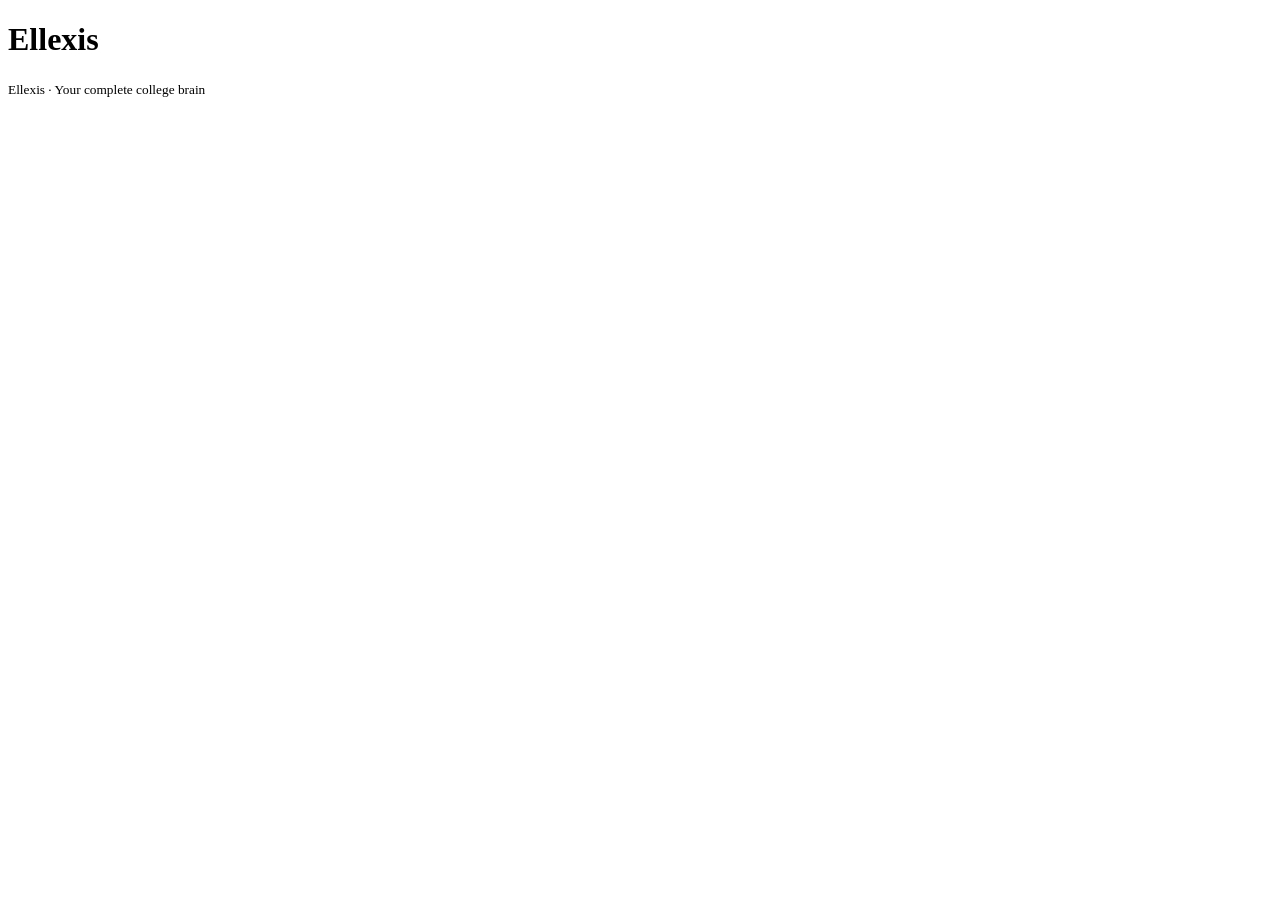
==== public/index.html @ bbbcfe24 "Rename index.html to public/index.html" ====
<!DOCTYPE html>
<html lang="en">
<head>
  <meta charset="UTF-8" />
  <title>Ellexis</title>
  <meta name="viewport" content="width=device-width, initial-scale=1" />

  <link rel="manifest" href="manifest.json" />
  <meta name="theme-color" content="#0b6efd" />

  <link rel="stylesheet" href="css/styles.css" />
</head>

<body>
  <div class="page-bg" id="global-bg"></div>

  <header class="app-header">
    <div class="brand">
      <span class="logo-dot"></span>
      <h1>Ellexis</h1>
    </div>
    <nav id="top-nav"></nav>
  </header>

  <main id="view-root"></main>

  <footer class="app-footer">
    <small>Ellexis · Your complete college brain</small>
  </footer>

  <!-- PWA App -->
  <script type="module" src="js/app.js"></script>

  <!-- Scraper bridge (receives extension messages) -->
  <script type="module" src="js/scraper.js"></script>
</body>
</html>
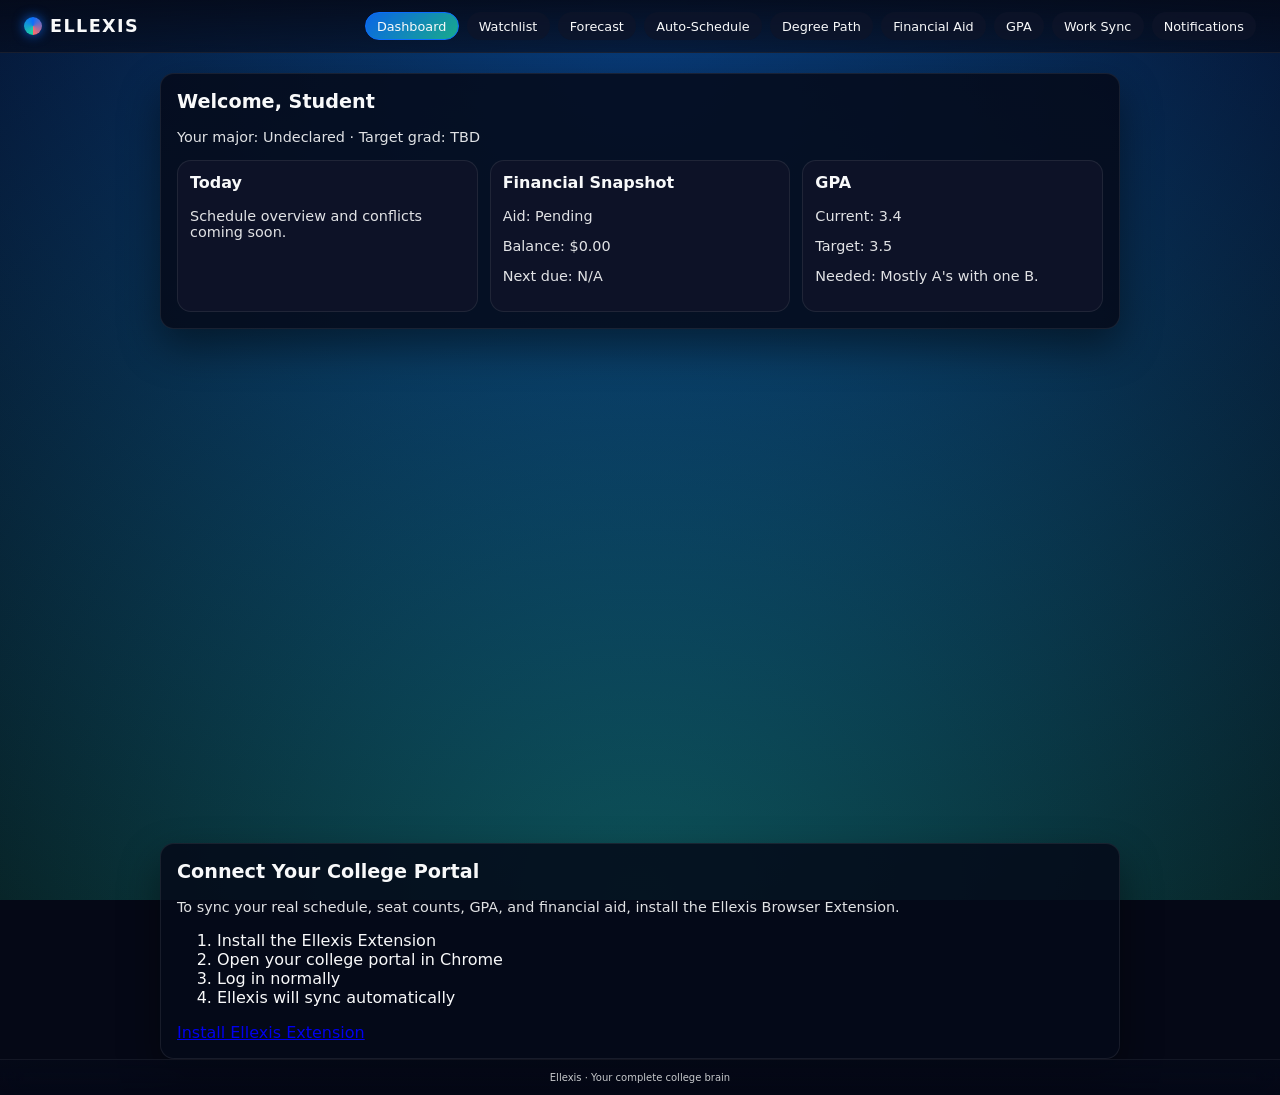
==== commit 6522265b: "Update index.html" ====
--- a/public/index.html
+++ b/public/index.html
@@ -24,6 +24,23 @@
 
   <main id="view-root"></main>
 
+  <!-- CONNECT PORTAL SECTION (always available) -->
+  <section class="connect-portal panel" id="connect-portal">
+    <h2>Connect Your College Portal</h2>
+    <p>To sync your real schedule, seat counts, GPA, and financial aid, install the Ellexis Browser Extension.</p>
+
+    <ol>
+      <li>Install the Ellexis Extension</li>
+      <li>Open your college portal in Chrome</li>
+      <li>Log in normally</li>
+      <li>Ellexis will sync automatically</li>
+    </ol>
+
+    <a href="#" id="install-extension" class="btn-primary">
+      Install Ellexis Extension
+    </a>
+  </section>
+
   <footer class="app-footer">
     <small>Ellexis · Your complete college brain</small>
   </footer>
@@ -33,5 +50,14 @@
 
   <!-- Scraper bridge (receives extension messages) -->
   <script type="module" src="js/scraper.js"></script>
+
+  <!-- Connect Portal Button Handler -->
+  <script>
+    document.addEventListener("click", e => {
+      if (e.target.id === "install-extension") {
+        alert("Install the Ellexis Extension from your browser’s extension store.");
+      }
+    });
+  </script>
 </body>
 </html>
--- a/public/css/styles.css
+++ b/public/css/styles.css
@@ -0,0 +1,205 @@
+:root {
+  --green: #1dd1a1;
+  --blue: #0b6efd;
+  --red: #ff6b6b;
+  --bg-dark: rgba(5, 10, 25, 0.85);
+  --text-light: #f8f9fa;
+  --card-bg: rgba(15, 20, 40, 0.9);
+  --border-soft: rgba(255, 255, 255, 0.08);
+  --radius: 14px;
+}
+
+*,
+*::before,
+*::after {
+  box-sizing: border-box;
+}
+
+html,
+body {
+  margin: 0;
+  padding: 0;
+  height: 100%;
+  font-family: system-ui, -apple-system, BlinkMacSystemFont, "SF Pro Text",
+    "Segoe UI", sans-serif;
+  color: var(--text-light);
+}
+
+body {
+  background: #050816;
+}
+
+.page-bg {
+  position: fixed;
+  inset: 0;
+  width: 100%;
+  height: 100%;
+  background-image: url("../assets/bg-index.jpg");
+  background-size: cover;
+  background-position: center center;
+  background-repeat: no-repeat;
+  z-index: -2;
+}
+
+body::before {
+  content: "";
+  position: fixed;
+  inset: 0;
+  background: radial-gradient(circle at top, rgba(11, 110, 253, 0.4), transparent),
+              radial-gradient(circle at bottom, rgba(29, 209, 161, 0.35), transparent),
+              rgba(5, 8, 22, 0.9);
+  z-index: -1;
+}
+
+.app-header,
+.app-footer {
+  padding: 0.75rem 1rem;
+  display: flex;
+  align-items: center;
+  justify-content: space-between;
+  backdrop-filter: blur(16px);
+  background: linear-gradient(
+    to bottom,
+    rgba(5, 10, 25, 0.9),
+    rgba(5, 10, 25, 0.6)
+  );
+  border-bottom: 1px solid var(--border-soft);
+}
+
+.app-footer {
+  border-top: 1px solid var(--border-soft);
+  border-bottom: none;
+  justify-content: center;
+  font-size: 0.75rem;
+  opacity: 0.8;
+}
+
+.brand {
+  display: flex;
+  align-items: center;
+  gap: 0.5rem;
+}
+
+.logo-dot {
+  width: 18px;
+  height: 18px;
+  border-radius: 999px;
+  background: conic-gradient(from 180deg, var(--green), var(--blue), var(--red));
+  box-shadow: 0 0 12px rgba(11, 110, 253, 0.8);
+}
+
+.brand h1 {
+  font-size: 1.1rem;
+  letter-spacing: 0.08em;
+  text-transform: uppercase;
+  margin: 0;
+}
+
+#top-nav {
+  display: flex;
+  gap: 0.5rem;
+  overflow-x: auto;
+}
+
+#top-nav a {
+  color: var(--text-light);
+  text-decoration: none;
+  font-size: 0.8rem;
+  padding: 0.35rem 0.7rem;
+  border-radius: 999px;
+  border: 1px solid transparent;
+  background: rgba(15, 20, 40, 0.7);
+  white-space: nowrap;
+}
+
+#top-nav a.active {
+  border-color: var(--blue);
+  background: linear-gradient(135deg, rgba(11, 110, 253, 0.9), rgba(29, 209, 161, 0.8));
+}
+
+#view-root {
+  padding: 0.75rem;
+  min-height: calc(100vh - 110px);
+}
+
+.panel {
+  max-width: 960px;
+  margin: 0 auto;
+  background: var(--bg-dark);
+  border-radius: var(--radius);
+  padding: 1rem;
+  border: 1px solid var(--border-soft);
+  box-shadow: 0 18px 40px rgba(0, 0, 0, 0.45);
+}
+
+.panel h2 {
+  margin-top: 0;
+  font-size: 1.2rem;
+}
+
+.panel p {
+  font-size: 0.9rem;
+  opacity: 0.9;
+}
+
+.card-grid {
+  display: grid;
+  grid-template-columns: repeat(auto-fit, minmax(220px, 1fr));
+  gap: 0.75rem;
+  margin-top: 0.75rem;
+}
+
+.card {
+  background: var(--card-bg);
+  border-radius: var(--radius);
+  padding: 0.75rem;
+  border: 1px solid var(--border-soft);
+  font-size: 0.85rem;
+}
+
+.card h3 {
+  margin-top: 0;
+  font-size: 1rem;
+}
+
+.card.open {
+  border-color: var(--green);
+}
+
+.card.full {
+  border-color: var(--red);
+}
+
+.card.unknown {
+  border-color: var(--blue);
+}
+
+button {
+  font: inherit;
+  border-radius: 999px;
+  border: 1px solid transparent;
+  padding: 0.4rem 0.9rem;
+  cursor: pointer;
+  background: var(--blue);
+  color: #fff;
+}
+
+button.secondary {
+  background: transparent;
+  border-color: var(--border-soft);
+}
+
+.conflict {
+  color: var(--red);
+}
+
+@media (min-width: 768px) {
+  .app-header,
+  .app-footer {
+    padding-inline: 1.5rem;
+  }
+
+  #view-root {
+    padding: 1.25rem;
+  }
+}
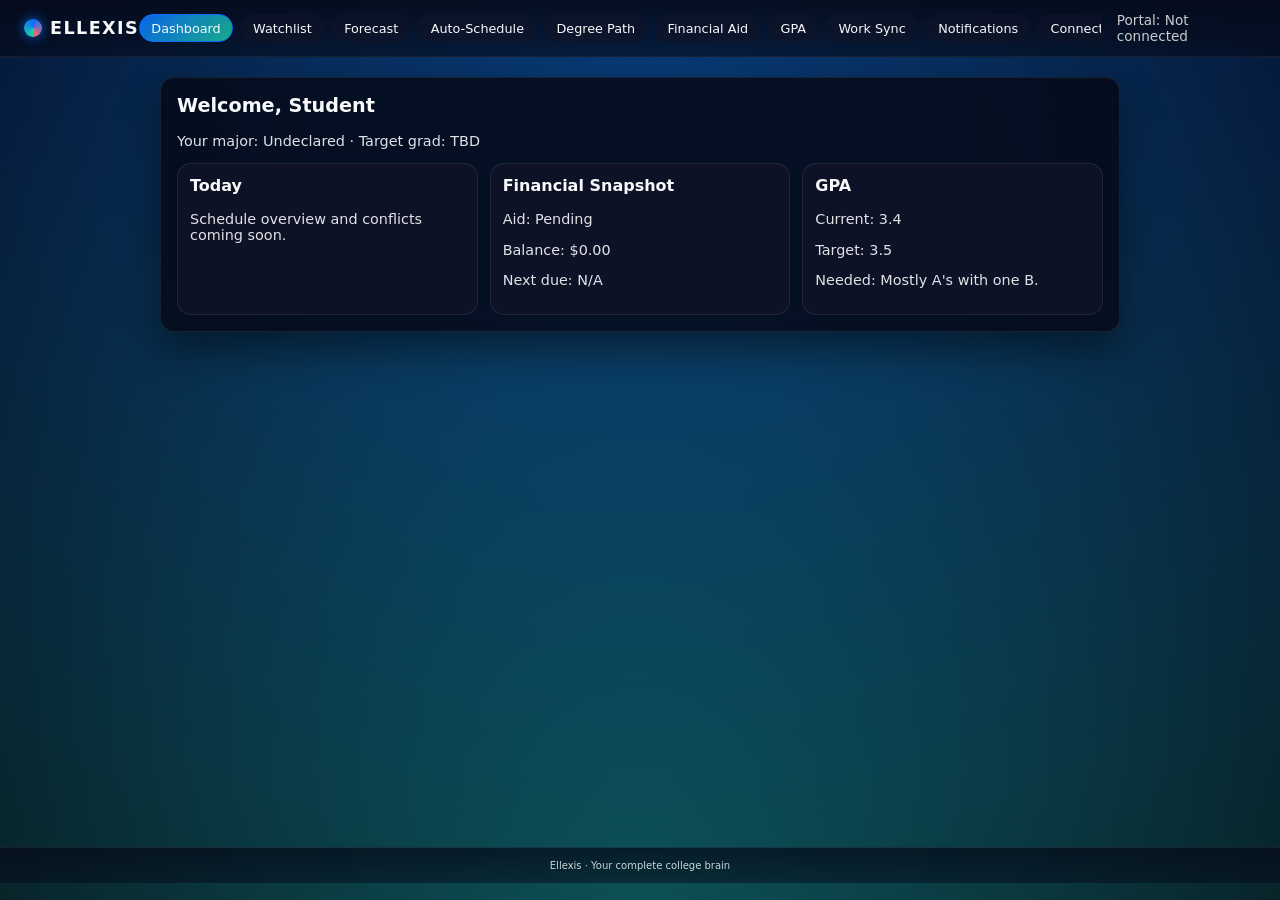
==== commit 9d623ba8: "Update index.html" ====
--- a/public/index.html
+++ b/public/index.html
@@ -5,59 +5,47 @@
   <title>Ellexis</title>
   <meta name="viewport" content="width=device-width, initial-scale=1" />
 
+  <!-- FAVICON + ICONS -->
+  <link rel="icon" type="image/png" href="assets/favicon.png" />
+  <link rel="apple-touch-icon" href="assets/icon-192.png" />
+
+  <!-- PWA MANIFEST -->
   <link rel="manifest" href="manifest.json" />
   <meta name="theme-color" content="#0b6efd" />
 
+  <!-- CSS -->
   <link rel="stylesheet" href="css/styles.css" />
 </head>
 
 <body>
+  <!-- GLOBAL BACKGROUND -->
   <div class="page-bg" id="global-bg"></div>
 
+  <!-- HEADER -->
   <header class="app-header">
     <div class="brand">
       <span class="logo-dot"></span>
       <h1>Ellexis</h1>
     </div>
+
     <nav id="top-nav"></nav>
+
+    <!-- LIVE PORTAL CONNECTION STATUS -->
+    <div class="portal-status" id="portal-status">Portal: Not connected</div>
   </header>
 
+  <!-- MAIN APP VIEW -->
   <main id="view-root"></main>
 
-  <!-- CONNECT PORTAL SECTION (always available) -->
-  <section class="connect-portal panel" id="connect-portal">
-    <h2>Connect Your College Portal</h2>
-    <p>To sync your real schedule, seat counts, GPA, and financial aid, install the Ellexis Browser Extension.</p>
-
-    <ol>
-      <li>Install the Ellexis Extension</li>
-      <li>Open your college portal in Chrome</li>
-      <li>Log in normally</li>
-      <li>Ellexis will sync automatically</li>
-    </ol>
-
-    <a href="#" id="install-extension" class="btn-primary">
-      Install Ellexis Extension
-    </a>
-  </section>
-
+  <!-- FOOTER -->
   <footer class="app-footer">
     <small>Ellexis · Your complete college brain</small>
   </footer>
 
-  <!-- PWA App -->
+  <!-- CORE APP -->
   <script type="module" src="js/app.js"></script>
 
-  <!-- Scraper bridge (receives extension messages) -->
+  <!-- SCRAPER BRIDGE (EXTENSION + IN-APP) -->
   <script type="module" src="js/scraper.js"></script>
-
-  <!-- Connect Portal Button Handler -->
-  <script>
-    document.addEventListener("click", e => {
-      if (e.target.id === "install-extension") {
-        alert("Install the Ellexis Extension from your browser’s extension store.");
-      }
-    });
-  </script>
 </body>
 </html>
--- a/public/css/styles.css
+++ b/public/css/styles.css
@@ -203,3 +203,66 @@
     padding: 1.25rem;
   }
 }
+.portal-status {
+  margin-left: 1rem;
+  font-size: 0.85rem;
+  color: #ccc;
+}
+
+.portal-status.connected {
+  color: #4ade80;
+}
+
+.portal-status.connecting {
+  color: #facc15;
+}
+
+.portal-status.error {
+  color: #f97373;
+}
+
+.connect-portal {
+  background: rgba(0,0,0,0.6);
+  padding: 2rem;
+  border-radius: 12px;
+  max-width: 700px;
+  margin: 2rem auto;
+  color: white;
+}
+
+.connect-portal ol {
+  margin: 1rem 0;
+  padding-left: 1.5rem;
+}
+
+.connect-actions {
+  margin-top: 1rem;
+  display: flex;
+  gap: 1rem;
+  flex-wrap: wrap;
+}
+
+.btn-primary,
+.btn-secondary {
+  display: inline-block;
+  padding: 0.75rem 1.5rem;
+  border-radius: 8px;
+  text-decoration: none;
+  font-weight: bold;
+  border: none;
+  cursor: pointer;
+}
+
+.btn-primary {
+  background: #0b6efd;
+  color: white;
+}
+
+.btn-secondary {
+  background: #111827;
+  color: #e5e7eb;
+}
+
+.connect-status .error {
+  color: #f97373;
+}
